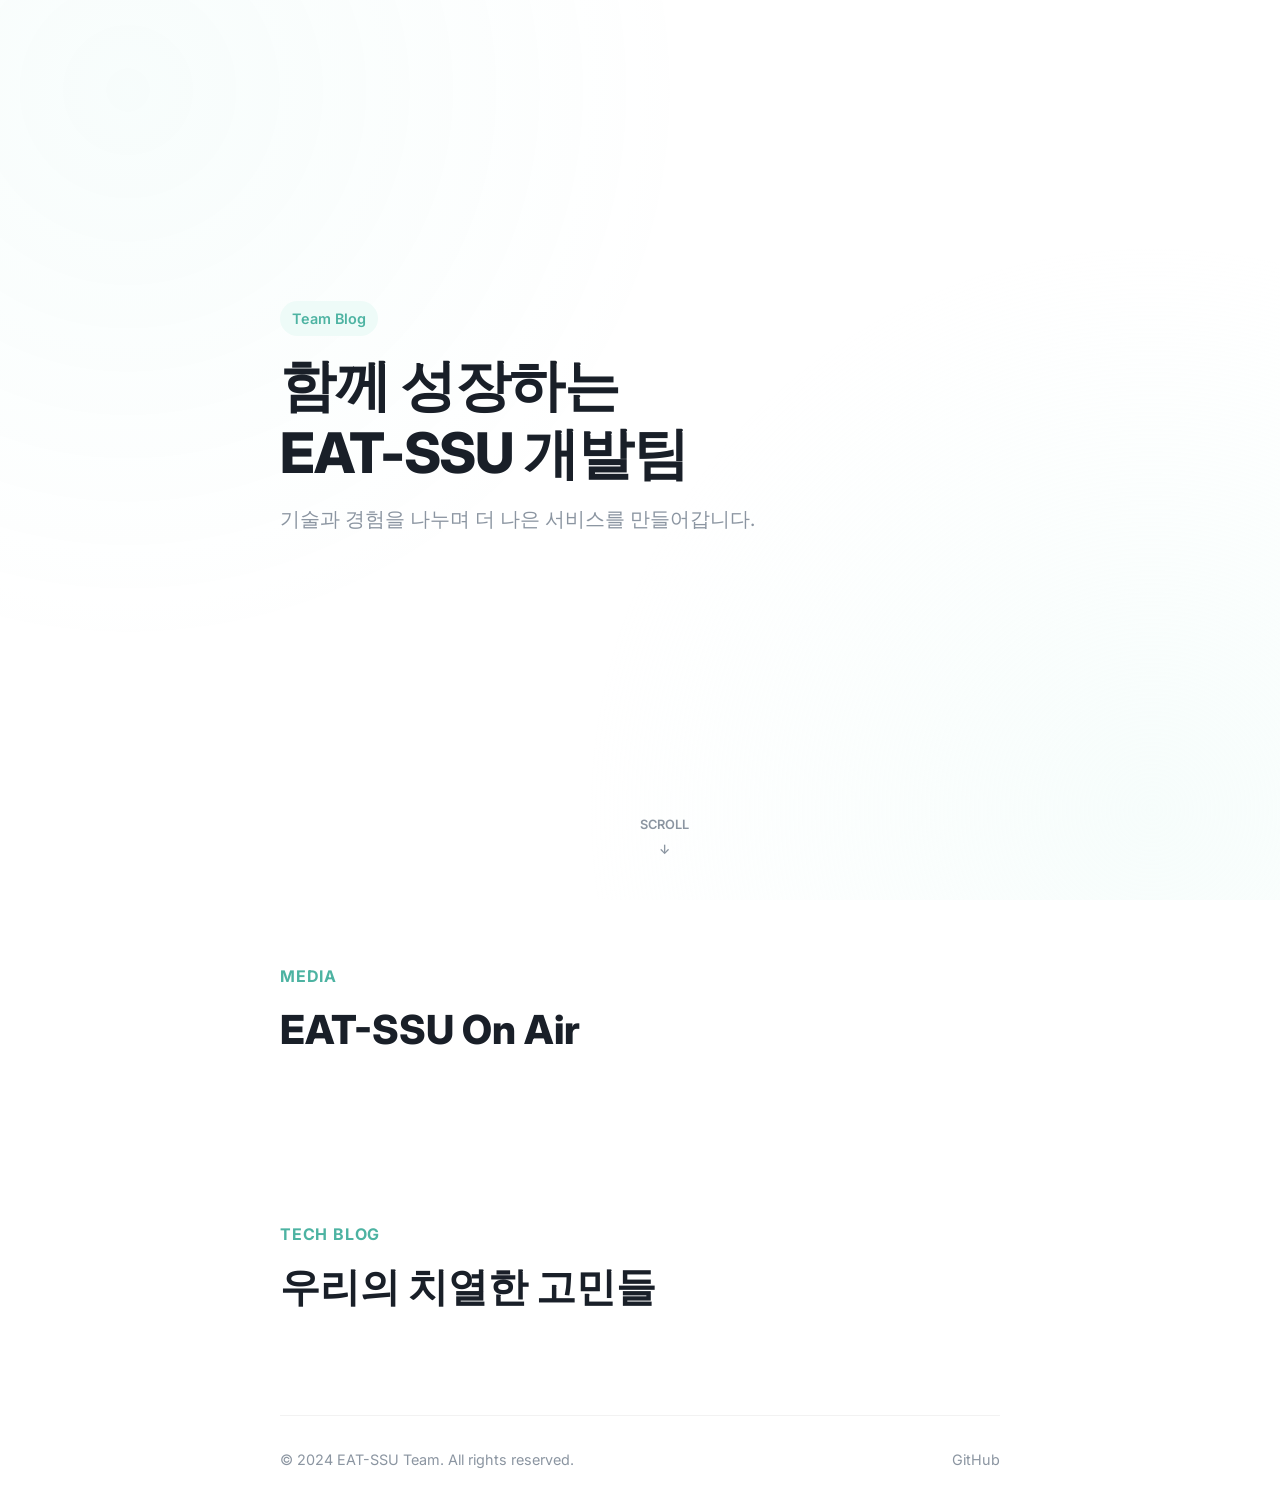
==== index.html @ ac705728 "feat: Initial deployment of EAT-SSU Team Blog" ====
<!DOCTYPE html>
<html lang="ko">

<head>
    <meta charset="UTF-8">
    <meta name="viewport" content="width=device-width, initial-scale=1.0">
    <title>EAT-SSU | 숭실대학교 개발팀</title>
    <meta name="description" content="EAT-SSU 개발팀의 팀 블로그 및 유튜브 채널입니다. 지식을 공유하고 함께 성장합니다.">
    <link rel="stylesheet" href="./styles/main.css">
    <link rel="preconnect" href="https://fonts.googleapis.com">
    <link rel="preconnect" href="https://fonts.gstatic.com" crossorigin>
    <link href="https://fonts.googleapis.com/css2?family=Inter:wght@400;500;600;700;800&display=swap" rel="stylesheet">
    <!-- Using Tossface (or similar emoji font) if available, otherwise fallback to system emoji -->
</head>

<body>
    <div class="background-mesh"></div>

    <main class="container">
        <section class="hero" id="hero">
            <div class="hero-content">
                <span class="badge fade-in">Team Blog</span>
                <h1 class="fade-in delay-1">함께 성장하는<br>EAT-SSU 개발팀</h1>
                <p class="fade-in delay-2">기술과 경험을 나누며 더 나은 서비스를 만들어갑니다.</p>
            </div>
            <div class="scroll-indicator fade-in delay-3">
                <span>SCROLL</span>
                <div class="arrow">↓</div>
            </div>
        </section>

        <section class="links-section" id="media">
            <div class="section-header scroll-reveal">
                <span class="section-category">Media</span>
                <h2 class="section-title">EAT-SSU On Air</h2>
            </div>

            <div class="cards-grid" id="media-container">
                <!-- Content loaded via data-loader.js -->
            </div>
        </section>

        <section class="links-section" id="blog">
            <div class="section-header scroll-reveal">
                <span class="section-category">Tech Blog</span>
                <h2 class="section-title">우리의 치열한 고민들</h2>
            </div>

            <div class="cards-grid" id="blog-container">
                <!-- Content loaded via data-loader.js -->
            </div>
        </section>

        <footer class="footer">
            <p>&copy; 2024 EAT-SSU Team. All rights reserved.</p>
            <div class="social-links">
                <a href="https://github.com/eat-ssu" target="_blank">GitHub</a>
            </div>
        </footer>
    </main>

    <script src="./scripts/main.js"></script>
    <script src="./scripts/data-loader.js"></script>
</body>

</html>
---- styles/main.css ----
:root {
    /* Colors - Premium Toss/Karrot feel */
    --c-bg: #ffffff;
    --c-text-primary: #191f28;
    /* Dark grey like Toss */
    --c-text-secondary: #8b95a1;
    /* Softer grey */

    /* User Defined Colors */
    --c-primary: #66D4C2;
    --c-primary-dark: #4db3a2;
    /* Accessible text color */
    --c-secondary: #EEFBF8;

    --c-accent: var(--c-primary);
    --c-accent-hover: var(--c-primary-dark);

    --c-card-bg: #f9fafb;
    /* Very light grey */
    --c-card-hover: #ffffff;

    /* Shadows */
    --shadow-sm: 0 2px 8px rgba(0, 0, 0, 0.04);
    --shadow-md: 0 8px 16px rgba(0, 0, 0, 0.08);
    --shadow-lg: 0 16px 32px rgba(0, 0, 0, 0.12);

    /* Spacing */
    --spacing-xs: 4px;
    --spacing-sm: 8px;
    --spacing-md: 16px;
    --spacing-lg: 24px;
    --spacing-xl: 32px;
    --spacing-xxl: 64px;

    /* Animation */
    --ease-elastic: cubic-bezier(0.34, 1.56, 0.64, 1);
    --ease-smooth: cubic-bezier(0.33, 1, 0.68, 1);
}

* {
    margin: 0;
    padding: 0;
    box-sizing: border-box;
}

body {
    font-family: 'Inter', -apple-system, BlinkMacSystemFont, 'Segoe UI', Roboto, 'Helvetica Neue', Arial, sans-serif;
    background-color: var(--c-bg);
    color: var(--c-text-primary);
    line-height: 1.6;
    overflow-x: hidden;
    -webkit-font-smoothing: antialiased;
}

a {
    text-decoration: none;
    color: inherit;
}

/* Background Mesh Gradient (Subtle) */
/* Background Mesh Gradient (Subtle) */
.background-mesh {
    position: fixed;
    top: 0;
    left: 0;
    width: 100%;
    height: 100%;
    z-index: -1;
    background: radial-gradient(circle at 10% 10%, rgba(102, 212, 194, 0.05) 0%, transparent 40%),
        radial-gradient(circle at 90% 90%, rgba(238, 251, 248, 0.5) 0%, transparent 40%);
    pointer-events: none;
}

.container {
    max-width: 768px;
    /* Mobile-first, reading focus */
    margin: 0 auto;
    padding: 0 var(--spacing-lg);
}

/* Hero Section */
.hero {
    height: 100vh;
    display: flex;
    flex-direction: column;
    justify-content: center;
    position: relative;
    padding-bottom: var(--spacing-xxl);
}

.badge {
    display: inline-block;
    padding: 6px 12px;
    background-color: var(--c-secondary);
    color: var(--c-primary-dark);
    font-weight: 600;
    border-radius: 20px;
    font-size: 0.9rem;
    margin-bottom: var(--spacing-md);
}

.hero h1 {
    font-size: 3.5rem;
    font-weight: 800;
    line-height: 1.2;
    margin-bottom: var(--spacing-md);
    letter-spacing: -0.02em;
}

.hero p {
    font-size: 1.25rem;
    color: var(--c-text-secondary);
    max-width: 80%;
}

.scroll-indicator {
    position: absolute;
    bottom: 40px;
    left: 50%;
    transform: translateX(-50%);
    display: flex;
    flex-direction: column;
    align-items: center;
    color: var(--c-text-secondary);
    font-size: 0.8rem;
    font-weight: 600;
    opacity: 0.6;
}

.scroll-indicator .arrow {
    margin-top: var(--spacing-xs);
    animation: bounce 2s infinite;
}

@keyframes bounce {

    0%,
    20%,
    50%,
    80%,
    100% {
        transform: translateY(0);
    }

    40% {
        transform: translateY(-5px);
    }

    60% {
        transform: translateY(-3px);
    }
}

/* Links Section */
.links-section {
    padding: var(--spacing-xxl) 0;
    position: relative;
    /* min-height removed to avoid excessive scrolling */
}

.section-category {
    font-size: 1rem;
    color: var(--c-primary-dark);
    font-weight: 700;
    margin-bottom: var(--spacing-sm);
    display: block;
    text-transform: uppercase;
    letter-spacing: 0.05em;
}

.section-title {
    font-size: 2.5rem;
    font-weight: 800;
    margin-bottom: var(--spacing-xl);
    color: var(--c-text-primary);
}

.section-header {
    margin-bottom: var(--spacing-xl);
    text-align: left;
    /* Aligned left for a cleaner look */
}

.cards-grid {
    display: grid;
    grid-template-columns: repeat(auto-fit, minmax(300px, 1fr));
    gap: var(--spacing-lg);
}

/* Card Styling */
.card {
    background-color: var(--c-card-bg);
    border-radius: 32px;
    /* More rounded */
    padding: 40px;
    /* Larger padding */
    display: flex;
    flex-direction: column;
    /* Stack vertically for more space */
    align-items: flex-start;
    transition: all 0.4s var(--ease-elastic);
    border: 1px solid transparent;
    cursor: pointer;
    position: relative;
    overflow: hidden;
    height: 100%;
    min-height: 280px;
    /* Taller cards */
}

.card:hover {
    background-color: var(--c-card-hover);
    box-shadow: 0 20px 40px rgba(0, 0, 0, 0.08);
    /* Softer, larger shadow */
    transform: translateY(-8px) scale(1.02);
    border-color: rgba(102, 212, 194, 0.2);
    /* Subtle primary border on hover */
}

.card-icon {
    font-size: 3.5rem;
    margin-bottom: var(--spacing-lg);
    background: #fff;
    width: 88px;
    height: 88px;
    border-radius: 24px;
    display: flex;
    align-items: center;
    justify-content: center;
    box-shadow: var(--shadow-sm);
    transition: transform 0.4s var(--ease-elastic);
}

.card:hover .card-icon {
    transform: scale(1.1) rotate(5deg);
}

.card-content {
    flex: 1;
}

.card-content h3 {
    font-size: 1.75rem;
    font-weight: 800;
    margin-bottom: var(--spacing-sm);
    line-height: 1.3;
}

.card-content p {
    color: var(--c-text-secondary);
    margin-bottom: var(--spacing-md);
    font-size: 1.1rem;
    line-height: 1.6;
}

.card-meta {
    display: flex;
    gap: var(--spacing-sm);
    margin-bottom: var(--spacing-lg);
    flex-wrap: wrap;
}

.meta-tag {
    font-size: 0.85rem;
    padding: 4px 10px;
    border-radius: 12px;
    background-color: var(--c-secondary);
    color: var(--c-primary-dark);
    font-weight: 600;
}

.link-arrow {
    color: var(--c-accent);
    font-weight: 600;
    font-size: 0.95rem;
    opacity: 0;
    transform: translateX(-10px);
    transition: all 0.3s var(--ease-smooth);
    display: inline-block;
}

.card:hover .link-arrow {
    opacity: 1;
    transform: translateX(0);
}

/* Footer */
.footer {
    padding: var(--spacing-xl) 0;
    border-top: 1px solid rgba(0, 0, 0, 0.05);
    display: flex;
    justify-content: space-between;
    align-items: center;
    color: var(--c-text-secondary);
    font-size: 0.9rem;
}

.social-links a:hover {
    color: var(--c-text-primary);
    text-decoration: underline;
}

/* Animation Utilities */
.fade-in {
    opacity: 0;
    transform: translateY(20px);
    animation: fadeInUp 0.8s var(--ease-smooth) forwards;
}

.scroll-reveal {
    opacity: 0;
    transform: translateY(30px);
    transition: all 0.8s var(--ease-smooth);
}

.scroll-reveal.active {
    opacity: 1;
    transform: translateY(0);
}

.delay-1 {
    animation-delay: 0.1s;
    transition-delay: 0.1s;
}

.delay-2 {
    animation-delay: 0.2s;
    transition-delay: 0.2s;
}

.delay-3 {
    animation-delay: 0.3s;
    transition-delay: 0.3s;
}

@keyframes fadeInUp {
    to {
        opacity: 1;
        transform: translateY(0);
    }
}

/* Mobile Responsiveness */
@media (max-width: 768px) {
    .container {
        padding: 0 var(--spacing-md);
    }

    .hero h1 {
        font-size: 2.5rem;
    }

    .hero p {
        font-size: 1.1rem;
        max-width: 100%;
    }

    .card {
        flex-direction: column;
        align-items: flex-start;
        padding: var(--spacing-lg);
    }

    .card-icon {
        margin-bottom: var(--spacing-md);
        width: 60px;
        height: 60px;
        font-size: 2rem;
    }

    .link-arrow {
        opacity: 1;
        /* Always show on mobile since no hover */
        transform: translateX(0);
        margin-top: var(--spacing-sm);
    }
}
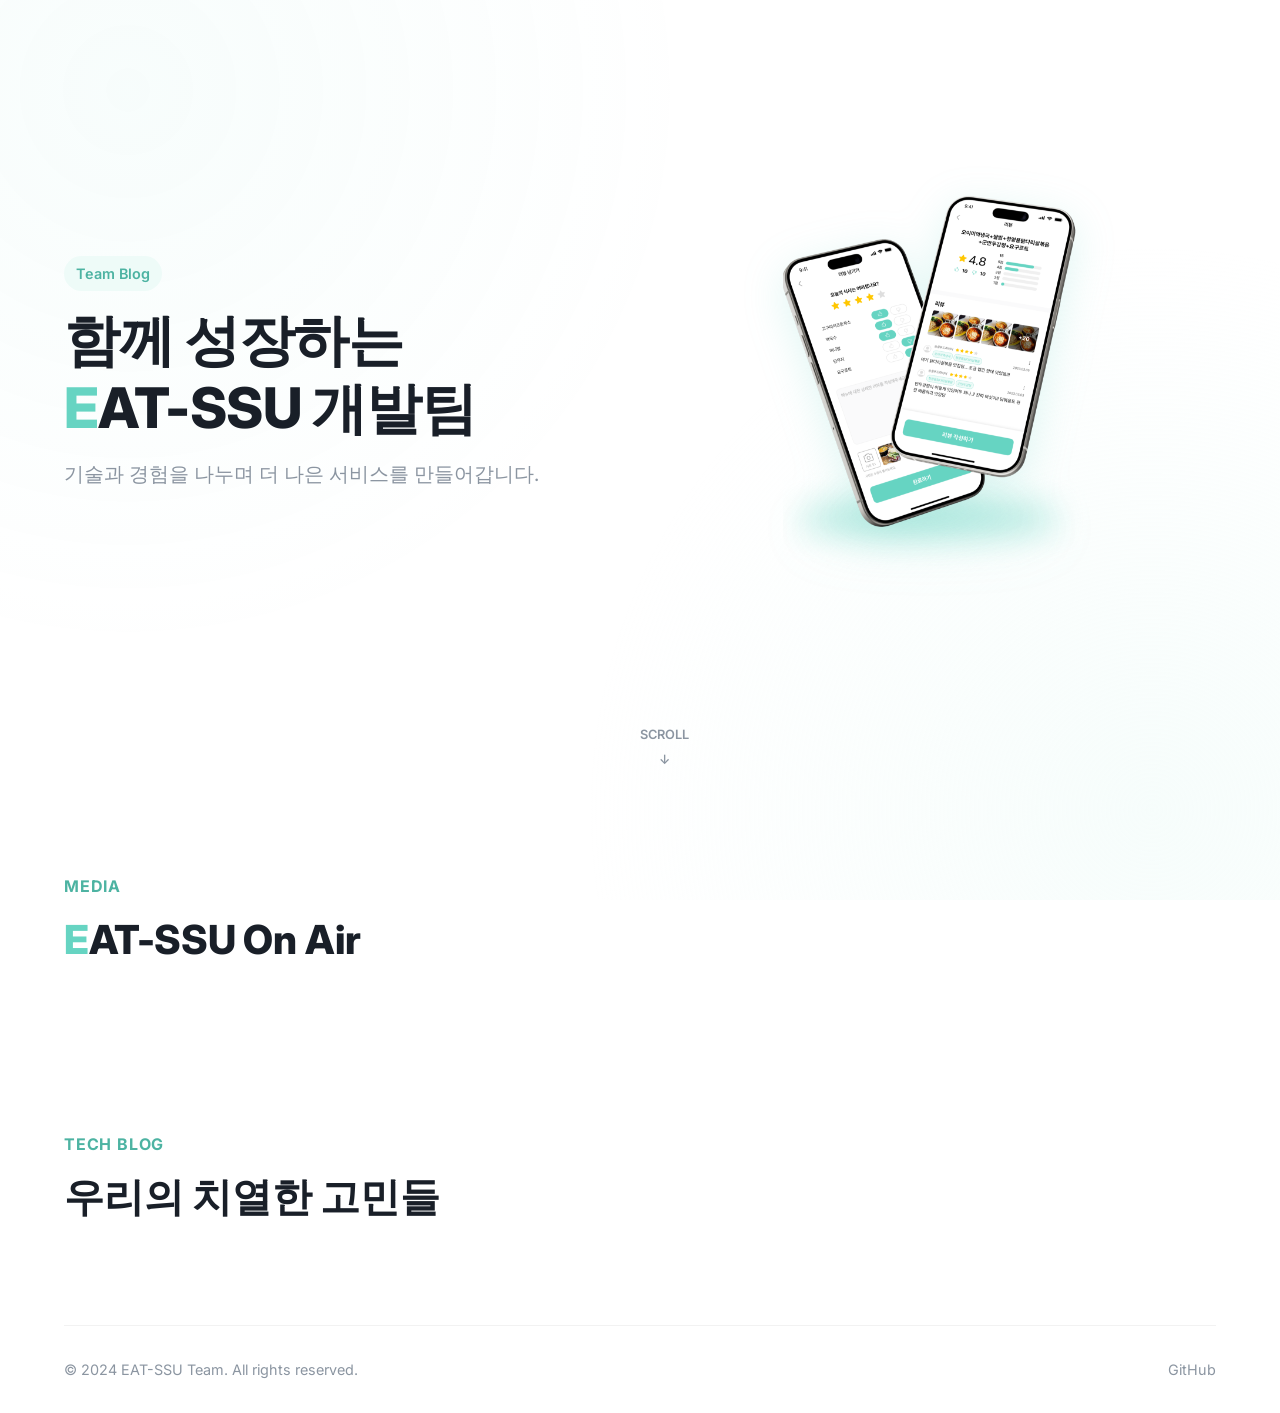
==== commit b75bf657: "feat: adjust card layout and add hero image" ====
--- a/index.html
+++ b/index.html
@@ -20,8 +20,12 @@
         <section class="hero" id="hero">
             <div class="hero-content">
                 <span class="badge fade-in">Team Blog</span>
-                <h1 class="fade-in delay-1">함께 성장하는<br>EAT-SSU 개발팀</h1>
+                <h1 class="fade-in delay-1">함께 성장하는<br><span class="brand"><span class="brand-e">E</span>AT-SSU</span>
+                    개발팀</h1>
                 <p class="fade-in delay-2">기술과 경험을 나누며 더 나은 서비스를 만들어갑니다.</p>
+            </div>
+            <div class="hero-image fade-in delay-2">
+                <img src="./image.svg" alt="EAT-SSU Team">
             </div>
             <div class="scroll-indicator fade-in delay-3">
                 <span>SCROLL</span>
@@ -32,7 +36,7 @@
         <section class="links-section" id="media">
             <div class="section-header scroll-reveal">
                 <span class="section-category">Media</span>
-                <h2 class="section-title">EAT-SSU On Air</h2>
+                <h2 class="section-title"><span class="brand"><span class="brand-e">E</span>AT-SSU</span> On Air</h2>
             </div>
 
             <div class="cards-grid" id="media-container">
--- a/styles/main.css
+++ b/styles/main.css
@@ -50,6 +50,15 @@
     line-height: 1.6;
     overflow-x: hidden;
     -webkit-font-smoothing: antialiased;
+}
+
+.brand {
+    font-weight: 800;
+    letter-spacing: -0.01em;
+}
+
+.brand-e {
+    color: var(--c-primary);
 }
 
 a {
@@ -72,20 +81,43 @@
 }
 
 .container {
-    max-width: 768px;
-    /* Mobile-first, reading focus */
+    max-width: 1200px;
+    /* Widen for desktop grid */
     margin: 0 auto;
     padding: 0 var(--spacing-lg);
 }
 
 /* Hero Section */
 .hero {
-    height: 100vh;
-    display: flex;
-    flex-direction: column;
-    justify-content: center;
+    min-height: 90vh;
+    display: flex;
+    flex-direction: row;
+    align-items: center;
+    justify-content: space-between;
     position: relative;
     padding-bottom: var(--spacing-xxl);
+    gap: var(--spacing-xl);
+}
+
+.hero-content {
+    flex: 1;
+    max-width: 600px;
+}
+
+.hero-image {
+    flex: 1;
+    display: flex;
+    justify-content: center;
+    align-items: center;
+    max-width: 500px;
+}
+
+.hero-image img {
+    width: 100%;
+    height: auto;
+    object-fit: contain;
+    max-height: 400px;
+    filter: drop-shadow(0 10px 20px rgba(102, 212, 194, 0.2));
 }
 
 .badge {
@@ -181,54 +213,72 @@
     /* Aligned left for a cleaner look */
 }
 
+/* Grid Layout */
 .cards-grid {
     display: grid;
-    grid-template-columns: repeat(auto-fit, minmax(300px, 1fr));
+    /* Denser, more "tech blog"-like rows */
+    grid-template-columns: repeat(4, 1fr);
     gap: var(--spacing-lg);
+}
+
+/* Responsiveness for Grid */
+@media (max-width: 1100px) {
+    .cards-grid {
+        grid-template-columns: repeat(3, 1fr);
+    }
+}
+
+@media (max-width: 820px) {
+    .cards-grid {
+        grid-template-columns: repeat(2, 1fr);
+    }
+}
+
+@media (max-width: 560px) {
+    .cards-grid {
+        grid-template-columns: 1fr;
+    }
 }
 
 /* Card Styling */
 .card {
-    background-color: var(--c-card-bg);
-    border-radius: 32px;
-    /* More rounded */
-    padding: 40px;
-    /* Larger padding */
-    display: flex;
-    flex-direction: column;
-    /* Stack vertically for more space */
-    align-items: flex-start;
-    transition: all 0.4s var(--ease-elastic);
-    border: 1px solid transparent;
+    background: linear-gradient(180deg, rgba(238, 251, 248, 0.55) 0%, var(--c-card-bg) 60%);
+    border-radius: 18px;
+    padding: 20px;
+    display: flex;
+    flex-direction: row;
+    align-items: stretch;
+    gap: var(--spacing-md);
+    transition: transform 0.35s var(--ease-smooth), box-shadow 0.35s var(--ease-smooth), background-color 0.35s var(--ease-smooth);
+    border: 1px solid rgba(25, 31, 40, 0.06);
     cursor: pointer;
     position: relative;
     overflow: hidden;
-    height: 100%;
-    min-height: 280px;
-    /* Taller cards */
+    aspect-ratio: 4 / 3.8;
+    box-shadow: var(--shadow-sm);
+    /* Default soft shadow */
 }
 
 .card:hover {
-    background-color: var(--c-card-hover);
-    box-shadow: 0 20px 40px rgba(0, 0, 0, 0.08);
-    /* Softer, larger shadow */
-    transform: translateY(-8px) scale(1.02);
-    border-color: rgba(102, 212, 194, 0.2);
-    /* Subtle primary border on hover */
+    background: linear-gradient(180deg, rgba(238, 251, 248, 0.75) 0%, var(--c-card-hover) 65%);
+    box-shadow: 0 12px 24px rgba(0, 0, 0, 0.08);
+    /* Toss-like hover shadow */
+    transform: translateY(-4px);
 }
 
 .card-icon {
-    font-size: 3.5rem;
-    margin-bottom: var(--spacing-lg);
-    background: #fff;
-    width: 88px;
-    height: 88px;
-    border-radius: 24px;
+    font-size: 2rem;
+    margin: 0;
+    background: linear-gradient(135deg, var(--c-secondary) 0%, rgba(102, 212, 194, 0.16) 100%);
+    width: 52px;
+    height: 52px;
+    border-radius: 14px;
     display: flex;
     align-items: center;
     justify-content: center;
-    box-shadow: var(--shadow-sm);
-    transition: transform 0.4s var(--ease-elastic);
+    box-shadow: 0 6px 18px rgba(25, 31, 40, 0.08);
+    transition: transform 0.35s var(--ease-smooth);
+    flex-shrink: 0;
 }
 
 .card:hover .card-icon {
@@ -237,36 +287,64 @@
 
 .card-content {
     flex: 1;
+    width: 100%;
+    min-width: 0;
+    display: flex;
+    flex-direction: column;
 }
 
 .card-content h3 {
-    font-size: 1.75rem;
-    font-weight: 800;
+    font-size: 1.15rem;
+    font-weight: 700;
     margin-bottom: var(--spacing-sm);
-    line-height: 1.3;
+    line-height: 1.4;
+    word-break: keep-all;
+    /* Korean word break */
 }
 
 .card-content p {
     color: var(--c-text-secondary);
     margin-bottom: var(--spacing-md);
-    font-size: 1.1rem;
-    line-height: 1.6;
+    font-size: 0.92rem;
+    line-height: 1.5;
+    line-height: 1.5;
+    display: -webkit-box;
+    line-clamp: 5;
+    -webkit-line-clamp: 5;
+    -webkit-box-orient: vertical;
+    overflow: hidden;
 }
 
 .card-meta {
     display: flex;
-    gap: var(--spacing-sm);
-    margin-bottom: var(--spacing-lg);
+    gap: 6px;
+    /* Tighter gap */
+    margin-top: auto;
+    margin-bottom: 0;
     flex-wrap: wrap;
+    align-items: center;
 }
 
 .meta-tag {
-    font-size: 0.85rem;
-    padding: 4px 10px;
-    border-radius: 12px;
+    font-size: 0.75rem;
+    /* Smaller tags */
+    padding: 4px 8px;
+    border-radius: 8px;
     background-color: var(--c-secondary);
     color: var(--c-primary-dark);
     font-weight: 600;
+}
+
+.meta-date {
+    background-color: transparent;
+    color: var(--c-text-secondary);
+    padding-left: 2px;
+    font-size: 0.8rem;
+    font-weight: 400;
+    flex: 0 0 100%;
+    width: 100%;
+    padding-left: 0;
+    margin-top: 6px;
 }
 
 .link-arrow {
@@ -277,6 +355,7 @@
     transform: translateX(-10px);
     transition: all 0.3s var(--ease-smooth);
     display: inline-block;
+    margin-top: var(--spacing-sm);
 }
 
 .card:hover .link-arrow {
@@ -346,6 +425,25 @@
         padding: 0 var(--spacing-md);
     }
 
+    .hero {
+        flex-direction: column;
+        text-align: center;
+        justify-content: center;
+        height: auto;
+        min-height: 100vh;
+        padding-top: 100px;
+    }
+
+    .hero-content {
+        margin-bottom: var(--spacing-xl);
+    }
+
+    .hero-image {
+        width: 80%;
+        max-width: 300px;
+        margin-bottom: var(--spacing-xl);
+    }
+
     .hero h1 {
         font-size: 2.5rem;
     }
@@ -359,6 +457,7 @@
         flex-direction: column;
         align-items: flex-start;
         padding: var(--spacing-lg);
+        aspect-ratio: auto;
     }
 
     .card-icon {
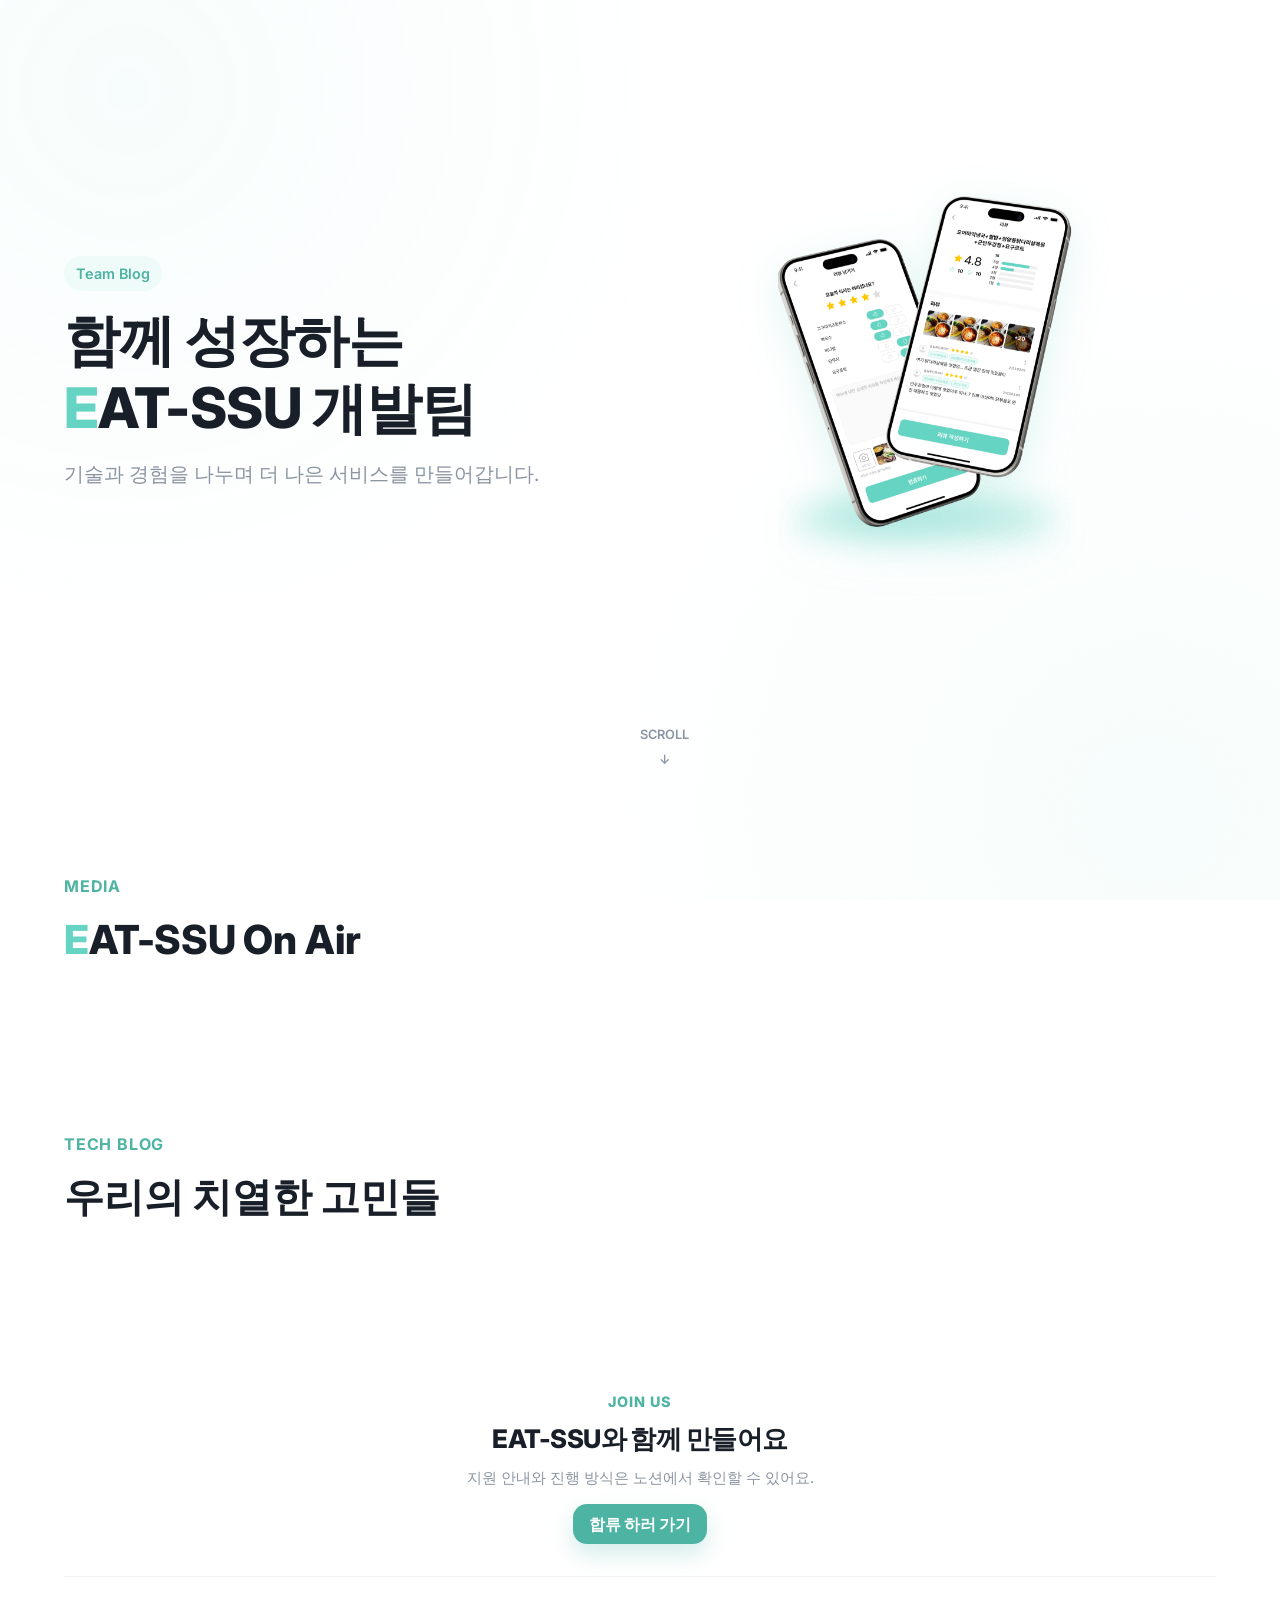
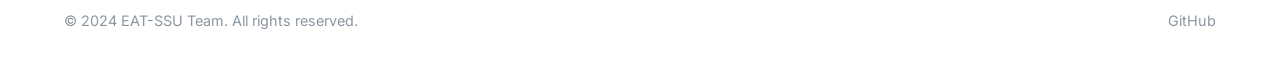
==== commit e585ba23: "feat: add join CTA and button styles Add a bottom join link section and extract the primary button i" ====
--- a/index.html
+++ b/index.html
@@ -55,6 +55,17 @@
             </div>
         </section>
 
+        <section class="cta-section scroll-reveal" id="join">
+            <div class="cta-card">
+                <div class="cta-copy">
+                    <span class="cta-eyebrow">Join Us</span>
+                    <h2 class="cta-title">EAT-SSU와 함께 만들어요</h2>
+                    <p class="cta-desc">지원 안내와 진행 방식은 노션에서 확인할 수 있어요.</p>
+                </div>
+                <a class="ds-btn ds-btn--primary" href="https://eat-ssu.notion.site/1d2eeef75a1681ae800cf6ffa6faa37d" target="_blank" rel="noopener noreferrer">합류 하러 가기</a>
+            </div>
+        </section>
+
         <footer class="footer">
             <p>&copy; 2024 EAT-SSU Team. All rights reserved.</p>
             <div class="social-links">
@@ -67,4 +78,4 @@
     <script src="./scripts/data-loader.js"></script>
 </body>
 
-</html>+</html>
--- a/styles/main.css
+++ b/styles/main.css
@@ -64,6 +64,40 @@
 a {
     text-decoration: none;
     color: inherit;
+}
+
+/* Design System: Buttons */
+.ds-btn {
+    display: inline-flex;
+    align-items: center;
+    justify-content: center;
+    padding: 12px 16px;
+    border-radius: 14px;
+    font-weight: 800;
+    line-height: 1;
+    transition: transform 0.35s var(--ease-smooth), box-shadow 0.35s var(--ease-smooth), background-color 0.35s var(--ease-smooth);
+    user-select: none;
+}
+
+.ds-btn:focus-visible {
+    outline: 3px solid rgba(102, 212, 194, 0.35);
+    outline-offset: 3px;
+}
+
+.ds-btn--primary {
+    background: var(--c-primary-dark);
+    color: #ffffff;
+    box-shadow: 0 10px 22px rgba(77, 179, 162, 0.24);
+}
+
+.ds-btn--primary:hover {
+    background: var(--c-primary);
+    transform: translateY(-3px);
+    box-shadow: 0 14px 30px rgba(77, 179, 162, 0.30);
+}
+
+.ds-btn--primary:active {
+    transform: translateY(-1px);
 }
 
 /* Background Mesh Gradient (Subtle) */
@@ -90,26 +124,24 @@
 /* Hero Section */
 .hero {
     min-height: 90vh;
-    display: flex;
-    flex-direction: row;
-    align-items: center;
-    justify-content: space-between;
+    display: grid;
+    grid-template-columns: 1.2fr 1fr;
+    align-items: center;
     position: relative;
     padding-bottom: var(--spacing-xxl);
     gap: var(--spacing-xl);
 }
 
 .hero-content {
-    flex: 1;
-    max-width: 600px;
+    /* Removed flex properties */
+    max-width: none;
 }
 
 .hero-image {
-    flex: 1;
     display: flex;
     justify-content: center;
     align-items: center;
-    max-width: 500px;
+    /* Removed max-width restriction to let grid handle it */
 }
 
 .hero-image img {
@@ -217,24 +249,18 @@
 .cards-grid {
     display: grid;
     /* Denser, more "tech blog"-like rows */
-    grid-template-columns: repeat(4, 1fr);
+    grid-template-columns: repeat(3, 1fr);
     gap: var(--spacing-lg);
 }
 
 /* Responsiveness for Grid */
 @media (max-width: 1100px) {
     .cards-grid {
-        grid-template-columns: repeat(3, 1fr);
-    }
-}
-
-@media (max-width: 820px) {
-    .cards-grid {
         grid-template-columns: repeat(2, 1fr);
     }
 }
 
-@media (max-width: 560px) {
+@media (max-width: 600px) {
     .cards-grid {
         grid-template-columns: 1fr;
     }
@@ -254,9 +280,16 @@
     cursor: pointer;
     position: relative;
     overflow: hidden;
-    aspect-ratio: 4 / 3.8;
+    aspect-ratio: 1.5 / 1;
     box-shadow: var(--shadow-sm);
     /* Default soft shadow */
+}
+
+/* When a card has a thumbnail, stack vertically */
+.card--with-thumb {
+    flex-direction: column;
+    align-items: flex-start;
+    aspect-ratio: auto;
 }
 
 .card:hover {
@@ -281,6 +314,60 @@
     flex-shrink: 0;
 }
 
+/* Media thumbnail (YouTube, etc.) */
+.card-thumb {
+    width: 100%;
+    aspect-ratio: 16 / 9;
+    border-radius: 14px;
+    overflow: hidden;
+    flex-shrink: 0;
+    position: relative;
+    background: rgba(25, 31, 40, 0.06);
+    box-shadow: 0 8px 18px rgba(25, 31, 40, 0.10);
+}
+
+.card--with-thumb .card-content p {
+    /* Give a touch more room since thumb adds height */
+    -webkit-line-clamp: 2;
+    line-clamp: 2;
+}
+
+.card-thumb img {
+    width: 100%;
+    height: 100%;
+    object-fit: cover;
+    display: block;
+    transform: scale(1.02);
+    transition: transform 0.45s var(--ease-smooth);
+}
+
+.card:hover .card-thumb img {
+    transform: scale(1.10);
+}
+
+.card-thumb::after {
+    content: "";
+    position: absolute;
+    inset: 0;
+    background: linear-gradient(180deg, rgba(0, 0, 0, 0.00) 45%, rgba(0, 0, 0, 0.28) 100%);
+    pointer-events: none;
+}
+
+.card-thumb-badge {
+    position: absolute;
+    left: 10px;
+    bottom: 10px;
+    z-index: 1;
+    font-size: 0.72rem;
+    letter-spacing: 0.08em;
+    padding: 5px 9px;
+    border-radius: 999px;
+    background: rgba(17, 24, 39, 0.72);
+    color: rgba(255, 255, 255, 0.92);
+    border: 1px solid rgba(255, 255, 255, 0.14);
+    backdrop-filter: blur(8px);
+}
+
 .card:hover .card-icon {
     transform: scale(1.1) rotate(5deg);
 }
@@ -296,10 +383,15 @@
 .card-content h3 {
     font-size: 1.15rem;
     font-weight: 700;
-    margin-bottom: var(--spacing-sm);
+    margin-bottom: var(--spacing-xs);
     line-height: 1.4;
     word-break: keep-all;
     /* Korean word break */
+    display: -webkit-box;
+    line-clamp: 2;
+    -webkit-line-clamp: 2;
+    -webkit-box-orient: vertical;
+    overflow: hidden;
 }
 
 .card-content p {
@@ -309,8 +401,8 @@
     line-height: 1.5;
     line-height: 1.5;
     display: -webkit-box;
-    line-clamp: 5;
-    -webkit-line-clamp: 5;
+    line-clamp: 1;
+    -webkit-line-clamp: 1;
     -webkit-box-orient: vertical;
     overflow: hidden;
 }
@@ -323,6 +415,7 @@
     margin-bottom: 0;
     flex-wrap: wrap;
     align-items: center;
+    width: 100%;
 }
 
 .meta-tag {
@@ -341,10 +434,9 @@
     padding-left: 2px;
     font-size: 0.8rem;
     font-weight: 400;
-    flex: 0 0 100%;
-    width: 100%;
-    padding-left: 0;
-    margin-top: 6px;
+    /* Removed flex: 0 0 100% to allow inline with arrow */
+    margin-top: 0;
+    /* Aligned with others */
 }
 
 .link-arrow {
@@ -355,7 +447,8 @@
     transform: translateX(-10px);
     transition: all 0.3s var(--ease-smooth);
     display: inline-block;
-    margin-top: var(--spacing-sm);
+    margin-left: auto;
+    /* Push to right */
 }
 
 .card:hover .link-arrow {
@@ -364,6 +457,53 @@
 }
 
 /* Footer */
+.cta-section {
+    padding: var(--spacing-xxl) 0 var(--spacing-xl);
+}
+
+.cta-card {
+    display: flex;
+    flex-direction: column;
+    align-items: center;
+    justify-content: center;
+    gap: 14px;
+    padding: 0;
+    border: 0;
+    border-radius: 0;
+    background: transparent;
+    box-shadow: none;
+}
+
+.cta-copy {
+    min-width: 0;
+    text-align: center;
+}
+
+.cta-eyebrow {
+    display: inline-block;
+    font-size: 0.9rem;
+    font-weight: 800;
+    color: var(--c-primary-dark);
+    text-transform: uppercase;
+    letter-spacing: 0.06em;
+    margin-bottom: 6px;
+}
+
+.cta-title {
+    font-size: 1.6rem;
+    font-weight: 800;
+    letter-spacing: -0.02em;
+    color: var(--c-text-primary);
+    margin-bottom: 6px;
+    word-break: keep-all;
+}
+
+.cta-desc {
+    color: var(--c-text-secondary);
+    font-size: 0.95rem;
+    max-width: 46ch;
+}
+
 .footer {
     padding: var(--spacing-xl) 0;
     border-top: 1px solid rgba(0, 0, 0, 0.05);
@@ -426,6 +566,7 @@
     }
 
     .hero {
+        display: flex;
         flex-direction: column;
         text-align: center;
         justify-content: center;
@@ -467,10 +608,24 @@
         font-size: 2rem;
     }
 
+    .card-thumb {
+        width: 100%;
+        border-radius: 16px;
+        margin-bottom: var(--spacing-md);
+    }
+
     .link-arrow {
         opacity: 1;
         /* Always show on mobile since no hover */
         transform: translateX(0);
         margin-top: var(--spacing-sm);
     }
-}+
+    .cta-card {
+        padding: 22px 18px;
+    }
+
+    .cta-section .ds-btn {
+        width: min(360px, 100%);
+    }
+}
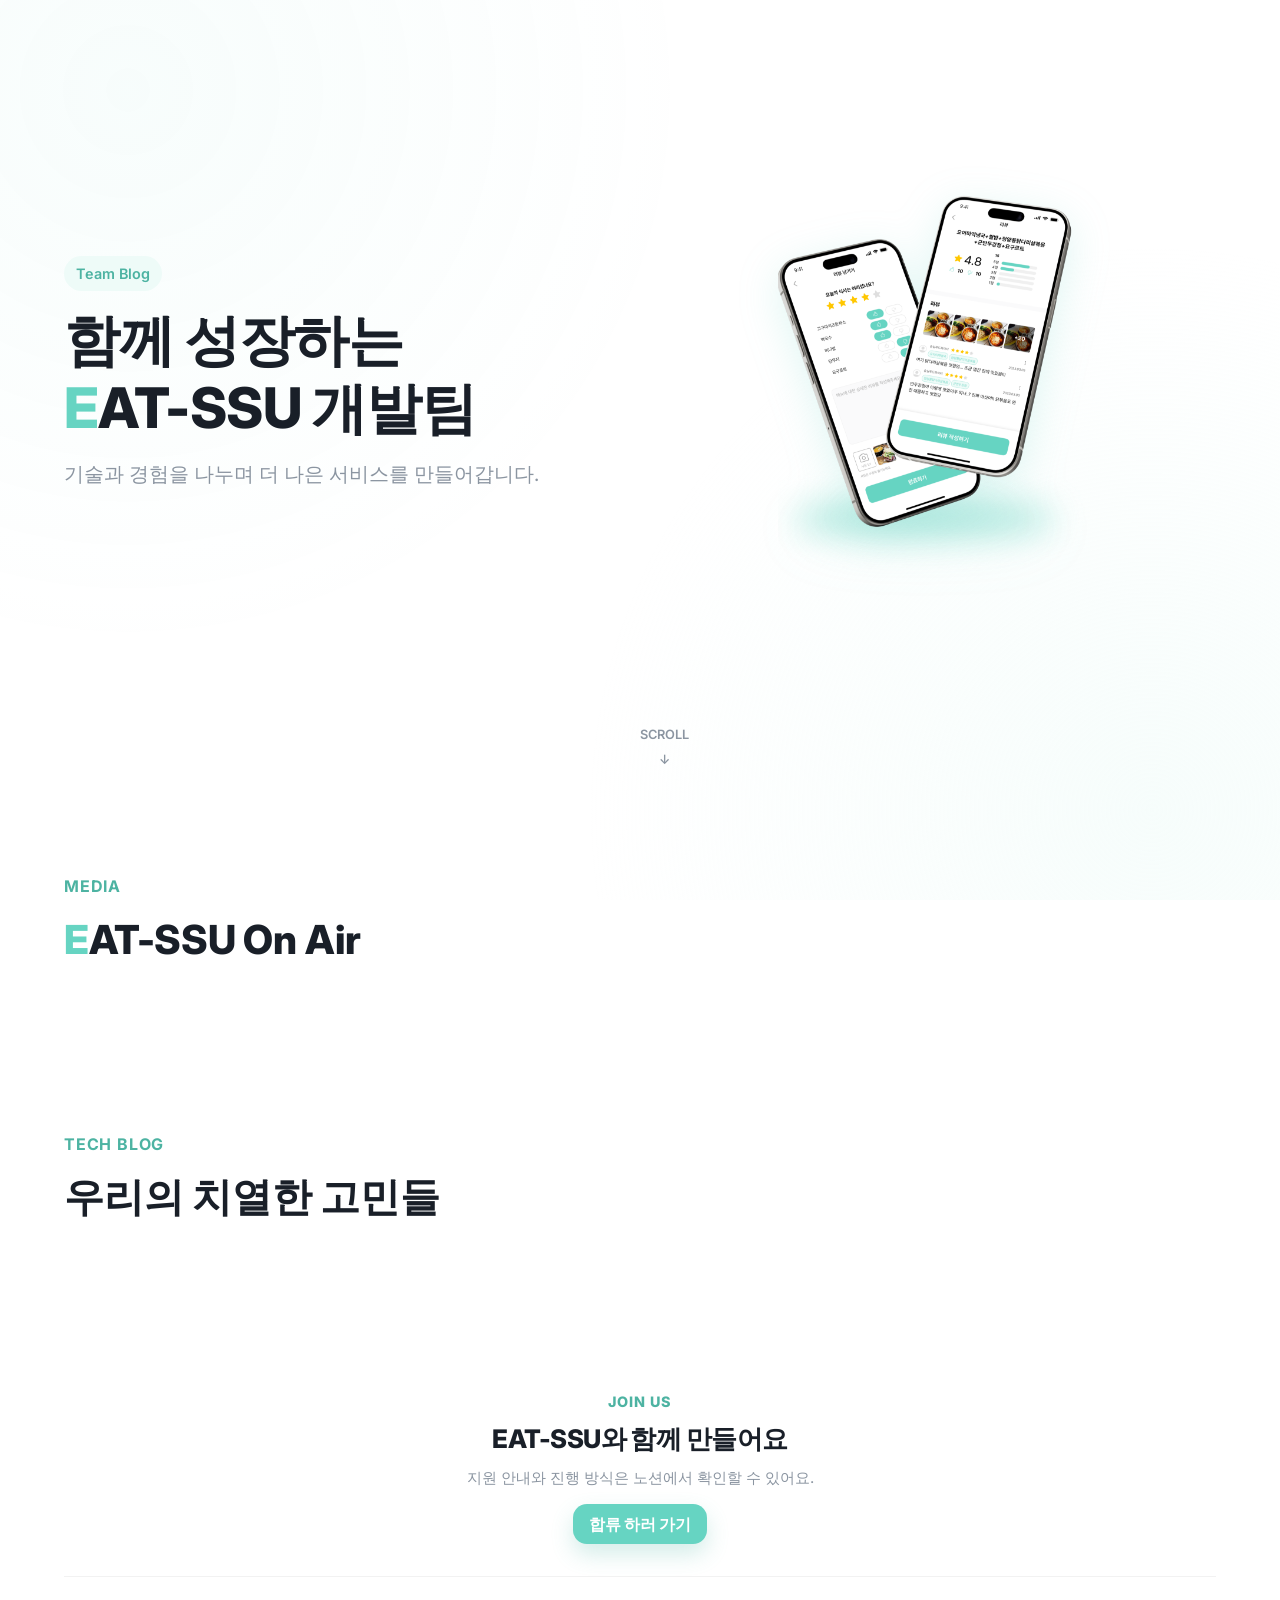
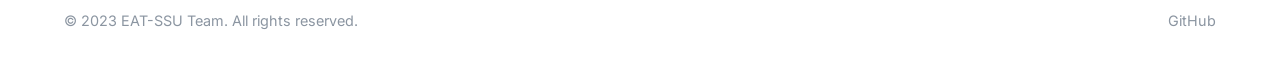
==== commit 4e66a19c: "Update index.html" ====
--- a/index.html
+++ b/index.html
@@ -67,7 +67,7 @@
         </section>
 
         <footer class="footer">
-            <p>&copy; 2024 EAT-SSU Team. All rights reserved.</p>
+            <p>&copy; 2023 EAT-SSU Team. All rights reserved.</p>
             <div class="social-links">
                 <a href="https://github.com/eat-ssu" target="_blank">GitHub</a>
             </div>
--- a/styles/main.css
+++ b/styles/main.css
@@ -85,13 +85,13 @@
 }
 
 .ds-btn--primary {
-    background: var(--c-primary-dark);
+    background: var(--c-primary);
     color: #ffffff;
     box-shadow: 0 10px 22px rgba(77, 179, 162, 0.24);
 }
 
 .ds-btn--primary:hover {
-    background: var(--c-primary);
+    background: var(--c-primary-dark);
     transform: translateY(-3px);
     box-shadow: 0 14px 30px rgba(77, 179, 162, 0.30);
 }
